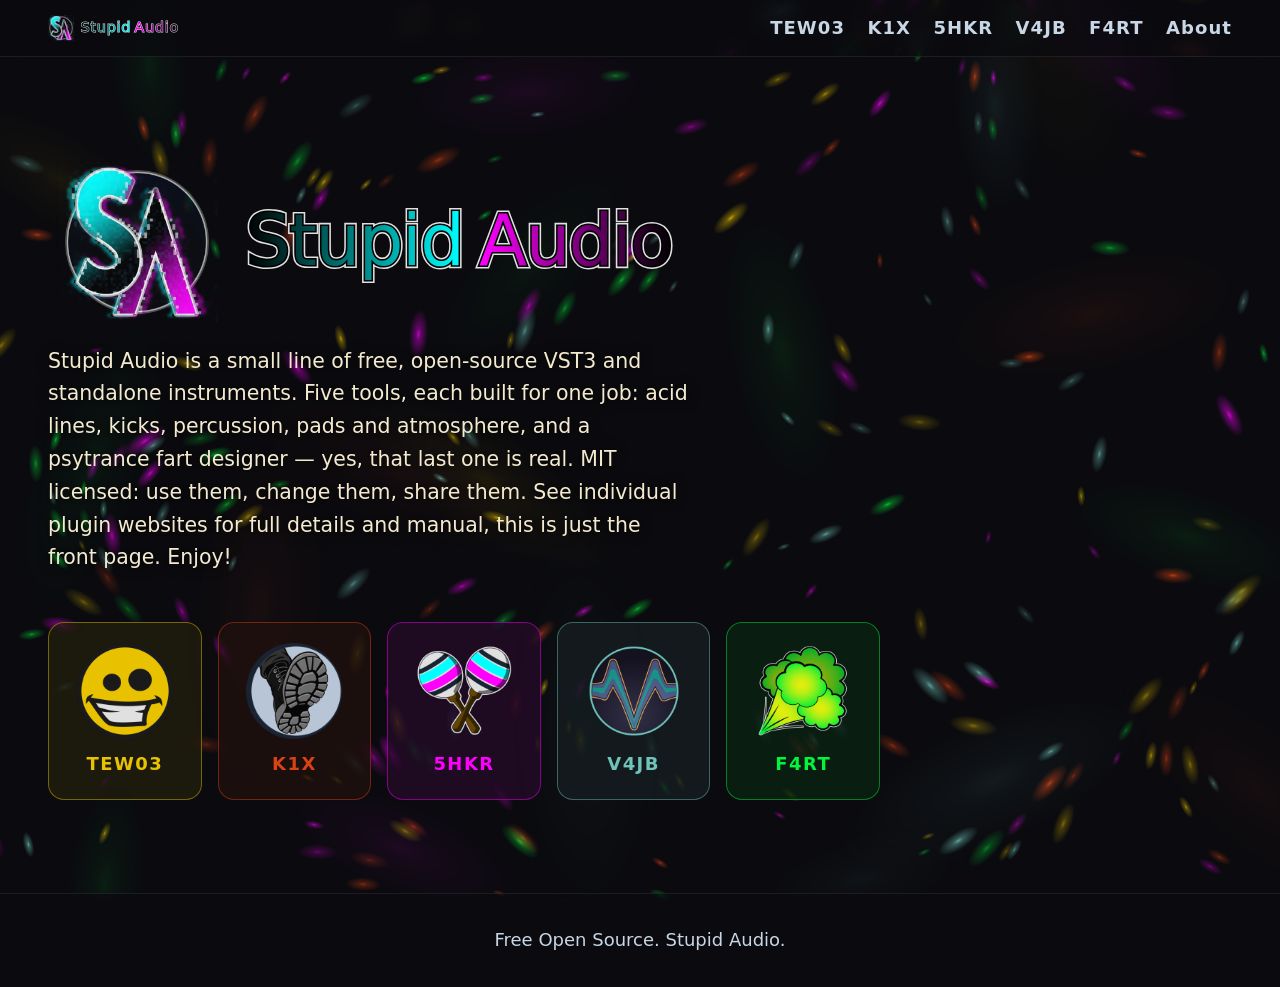
==== index.html @ 274bd065 "turn index into landing page - keep hero tiles and footer - point plugin links at instruments.html h" ====
<!DOCTYPE html>
<html lang="en">
<head>
  <meta charset="utf-8">
  <meta name="viewport" content="width=device-width, initial-scale=1">
  <title>Stupid Audio — free open source VST3 instruments</title>
  <meta name="description" content="Free open source VST3 and standalone instruments: TEW03, K1X, SNR3, 5HKR, V4JB, F4RT.">
  <meta property="og:type" content="website">
  <meta property="og:site_name" content="Stupid Audio">
  <meta property="og:title" content="Stupid Audio — free open source VST3 instruments">
  <meta property="og:description" content="Free open source VST3 and standalone instruments: TEW03, K1X, SNR3, 5HKR, V4JB, F4RT.">
  <meta property="og:url" content="https://audio.stupid.systems/">
  <meta property="og:image" content="https://audio.stupid.systems/img/ogimage-stupid-audio.png?cachebust=23">
  <meta property="og:image:width" content="1200">
  <meta property="og:image:height" content="630">
  <meta name="twitter:card" content="summary_large_image">
  <meta name="twitter:image" content="https://audio.stupid.systems/img/ogimage-stupid-audio.png?cachebust=23">
  <meta name="theme-color" content="#0b0b0f">
  <link rel="icon" href="img/favicon.ico" sizes="any">
  <link rel="icon" href="img/icon-32.png" type="image/png">
  <link rel="stylesheet" href="https://fonts.cdnfonts.com/css/beyonders">
  <link rel="stylesheet" href="css/style.css?v=46">
  <!-- fx.js paints the animated PixiJS backdrop. The page is complete without it. -->
  <script type="module" src="js/fx.js?v=4"></script>
</head>
<body data-active="top">
  <a class="skip" href="#main">Skip to content</a>

  <!-- One shared WebGL canvas behind everything; decorative only. -->
  <canvas id="fx" aria-hidden="true"></canvas>

  <header>
    <a class="brand" href="#top" aria-label="Stupid Audio">
      <img src="img/icon-32.png" alt="" width="32" height="32">
      <span class="wordmark">
        <span data-text="Stupid"><span class="fill-stupid">Stupid</span></span>
        <span data-text="Audio"><span class="fill-udio">Audio</span></span>
      </span>
    </a>
    <nav aria-label="Plugins">
      <a href="instruments.html#tew03" style="--accent: #e8c200;">TEW03</a>
      <a href="instruments.html#k1x" style="--accent: #d94214;">K1X</a>
      <a href="instruments.html#5hkr" style="--accent: #ff00ff;">5HKR</a>
      <a href="instruments.html#v4jb" style="--accent: #6fc3b8;">V4JB</a>
      <a href="instruments.html#f4rt" style="--accent: #02f53a;">F4RT</a>
      <a href="about.html" style="--accent: var(--cream);">About</a>
    </nav>
  </header>

  <main id="main">
    <section class="intro" id="top" data-scene="top">
      <h1 aria-label="Stupid Audio">
        <img src="img/icon.png" alt="" width="288" height="288">
        <span class="wordmark">
          <span data-text="Stupid"><span class="fill-stupid">Stupid</span></span>
          <span data-text="Audio"><span class="fill-udio">Audio</span></span>
        </span>
      </h1>
      <p class="lede">
        Stupid Audio is a small line of free, open-source VST3 and standalone instruments. 
        Five tools, each built for one job: acid lines, kicks, percussion, pads and atmosphere, and a psytrance fart designer — yes, that last one is real.
        MIT licensed: use them, change them, share them.
        See individual plugin websites for full details and manual, this is just the front page. Enjoy!
      </p>
        <ul class="tiles">
          <li style="--accent: #e8c200;"><a href="instruments.html#tew03"><img src="img/tew03-logo.png" alt="" width="96" height="96"><span>TEW03</span></a></li>
          <li style="--accent: #d94214;"><a href="instruments.html#k1x"><img src="img/k1x-logo.png" alt="" width="96" height="96"><span>K1X</span></a></li>
          <li style="--accent: #ff00ff;"><a href="instruments.html#5hkr"><img src="img/5hkr-logo.png" alt="" width="96" height="96"><span>5HKR</span></a></li>
          <li style="--accent: #6fc3b8;"><a href="instruments.html#v4jb"><img src="img/v4jb-logo.png" alt="" width="96" height="96"><span>V4JB</span></a></li>
          <li style="--accent: #02f53a;"><a href="instruments.html#f4rt"><img src="img/f4rt-logo.png" alt="" width="96" height="96"><span>F4RT</span></a></li>
        </ul>
    </section>
  </main>

  <footer>
    <p>Free Open Source. Stupid Audio.</p>
  </footer>

  <script>
    // Old catalog hashes lived on this page. Send them to the instruments list.
    if (/^#(tew03|k1x|5hkr|v4jb|f4rt)$/.test(location.hash)) {
      location.replace("instruments.html" + location.hash);
    }
  </script>
</body>
</html>
---- css/style.css ----
/*
  Stupid Audio catalog.
  Each plugin section sets three custom properties inline in index.html:
    --accent   brand color (headings, Download button, glow)
    --accent2  partner color from the same plugin UI (gradients, second glow)
    --bg       page tint used while that section is on screen
  Everything here works without JavaScript; fx.js only adds the animated
  backdrop, the active-section tint, and the scroll reveal.
*/

:root {
  --ink: #0b0b0f;
  --cream: #f4ead0;
  --metal: #c8d6e5;
  --page-bg: var(--ink);
}

* { box-sizing: border-box; }

html {
  scroll-behavior: smooth;
  scroll-padding-top: 4.5rem;
}

body {
  margin: 0;
  background-color: var(--page-bg);
  color: var(--cream);
  font: 18px/1.6 system-ui, sans-serif;
  /* Crossfades when fx.js switches data-active. */
  transition: background-color 1.2s ease;
}

/* Page tint per active section (set by fx.js from the IntersectionObserver). */
body[data-active="tew03"] { --page-bg: #171400; }
body[data-active="k1x"]   { --page-bg: #121a28; }
body[data-active="5hkr"]  { --page-bg: #120a1c; }
body[data-active="v4jb"]  { --page-bg: #191830; }
body[data-active="f4rt"]  { --page-bg: #0a1408; }

a { color: var(--accent, var(--metal)); }

a:focus-visible,
.skip:focus-visible {
  outline: 2px solid var(--cream);
  outline-offset: 3px;
}

.skip {
  position: absolute;
  left: 0.75rem;
  top: -3rem;
  z-index: 20;
  padding: 0.35rem 0.7rem;
  background: #1a1a1a;
  color: var(--cream);
  text-decoration: none;
}

.skip:focus { top: 0.75rem; }

/* Decorative PixiJS backdrop. Never intercepts input. */
#fx {
  position: fixed;
  inset: 0;
  z-index: 0;
  width: 100%;
  height: 100%;
  pointer-events: none;
}

body > header {
  position: sticky;
  top: 0;
  z-index: 10;
  display: flex;
  flex-wrap: wrap;
  gap: 0.75rem 1.5rem;
  align-items: center;
  justify-content: space-between;
  padding: 0.85rem clamp(1.25rem, 4vw, 3rem);
  background: #0b0b0fb3;
  backdrop-filter: blur(12px);
  border-bottom: 1px solid #ffffff14;
}

.brand {
  display: flex;
  align-items: center;
  gap: 0.4em;
  font-size: 0.95em;
  font-family: Beyonders, system-ui, sans-serif;
  font-weight: 400;
  letter-spacing: 0.04em;
  text-decoration: none;
  width: fit-content;
}

.brand .wordmark {
  font-size: 0.85em;
}

.brand .wordmark > [data-text] {
  position: relative;
}

.brand .wordmark > [data-text]::before {
  content: attr(data-text);
  position: absolute;
  left: 0;
  top: 0;
  color: transparent;
  -webkit-text-fill-color: transparent;
  -webkit-text-stroke: 1px #e0e0e0;
  pointer-events: none;
}

.wordmark {
  display: flex;
  /* Narrow viewports: "Audio" wraps under "Stupid" instead of squeezing. */
  flex-wrap: wrap;
  align-items: baseline;
  gap: 0.22em;
}

.brand img {
  width: 1.5em;
  height: 1.5em;
  display: block;
  flex-shrink: 0;
}

nav {
  display: flex;
  flex-wrap: wrap;
  gap: 0.5rem 1.4rem;
}

nav a {
  position: relative;
  color: var(--metal);
  font-weight: 700;
  letter-spacing: 0.06em;
  text-decoration: none;
  transition: color 0.3s;
}

/* Underline bar in the plugin color; grows when hovered or active. */
nav a::after {
  content: "";
  position: absolute;
  left: 0;
  right: 0;
  bottom: -0.3rem;
  height: 2px;
  background: var(--accent);
  box-shadow: 0 0 8px var(--accent);
  transform: scaleX(0);
  transition: transform 0.3s;
}

nav a:hover,
nav a.active { color: var(--accent); }

nav a:hover::after,
nav a.active::after { transform: scaleX(1); }

main,
footer,
.mast {
  position: relative;
  z-index: 1;
}

/* ---------- Hero ---------- */

.intro {
  display: flex;
  flex-direction: column;
  justify-content: center;
  min-height: calc(100svh - 4rem);
  max-width: 80rem;
  margin: 0 auto;
  padding: 4rem clamp(1.25rem, 4vw, 3rem);
}

.intro h1,
.mast h1 {
  display: flex;
  align-items: center;
  gap: 0.4em;
  margin: 0.2rem 0 1rem;
  font-family: Beyonders, system-ui, sans-serif;
  font-size: clamp(1.8rem, 5.6vw, 4.4rem);
  font-weight: 400;
  line-height: 1.1;
  letter-spacing: -0.02em;
  width: fit-content;
  max-width: 100%;
  padding: 8px 8px 0.08em;
}

.intro h1 [data-text],
.mast h1 [data-text] {
  /* Logo PNG ~50px black + ~50px #e0e0e0 on 2160px, drawn at 1.15em.
     text-stroke is centered, so the width is 2× the outside band. */
  --gap: 0.022em;
  --silver: 0.022em;
  position: relative;
}

.intro h1 [data-text]::before,
.intro h1 [data-text]::after,
.mast h1 [data-text]::before,
.mast h1 [data-text]::after {
  content: attr(data-text);
  position: absolute;
  left: 0;
  top: 0;
  color: transparent;
  -webkit-text-fill-color: transparent;
  pointer-events: none;
}

.intro h1 [data-text]::before,
.mast h1 [data-text]::before {
  z-index: 0;
  -webkit-text-stroke: calc(2 * (var(--gap) + var(--silver))) #e0e0e0;
}

.intro h1 [data-text]::after,
.mast h1 [data-text]::after {
  z-index: 0;
  -webkit-text-stroke: calc(2 * var(--gap)) #000;
}

.fill-stupid,
.fill-udio {
  position: relative;
  z-index: 1;
  -webkit-background-clip: text;
  background-clip: text;
  color: transparent;
  -webkit-text-fill-color: transparent;
}

.fill-stupid {
  background-image: linear-gradient(90deg, #000000, #00ffff);
}

.fill-udio {
  background-image: linear-gradient(90deg, #ff00ff, #000000);
}

.intro h1 img,
.mast h1 img {
  height: clamp(6rem, 12.65vw, 12.35rem);
  width: auto;
  display: block;
  flex-shrink: 0;
}

.about {
  max-width: 40rem;
  margin: 0 auto;
  padding: 2rem clamp(1.25rem, 4vw, 3rem) 4rem;
  text-shadow: 0 1px 12px #000;
}

/* Frosted panel; mask fades the edges so it sits in the Pixi backdrop. */
.about::before {
  content: "";
  position: absolute;
  inset: -1rem -2rem;
  z-index: -1;
  border-radius: 25px;
  background: #0b0b0f66;
  backdrop-filter: blur(12px);
  -webkit-backdrop-filter: blur(12px);
  mask-image:
    linear-gradient(to right, transparent, #000 3rem, #000 calc(100% - 3rem), transparent),
    linear-gradient(to bottom, transparent, #000 2.5rem, #000 calc(100% - 3rem), transparent);
  mask-composite: intersect;
  -webkit-mask-image:
    linear-gradient(to right, transparent, #000 3rem, #000 calc(100% - 3rem), transparent),
    linear-gradient(to bottom, transparent, #000 2.5rem, #000 calc(100% - 3rem), transparent);
  -webkit-mask-composite: source-in;
  pointer-events: none;
}

.mast {
  display: flex;
  justify-content: center;
  margin: 0 0 2rem;
  padding: 2rem clamp(1.25rem, 4vw, 3rem) 0;
}

.about h2 {
  margin: 2.5rem 0 0.75rem;
  font-size: 1.4rem;
}

.about section:first-of-type h2 { margin-top: 0; }

.about p { margin: 0 0 0.85rem; }

.about ul {
  margin: 0;
  padding-left: 1.2rem;
}

.lede {
  max-width: 40rem;
  margin: 0 0 3rem;
  font-size: clamp(1.05rem, 1.6vw, 1.3rem);
  text-shadow: 0 1px 12px #000;
}

.tiles {
  display: grid;
  grid-template-columns: repeat(auto-fit, minmax(9rem, 1fr));
  gap: 1rem;
  max-width: 52rem;
  margin: 0;
  padding: 0;
  list-style: none;
}

.tiles a {
  display: flex;
  flex-direction: column;
  align-items: center;
  gap: 0.7rem;
  padding: 1.25rem 1rem;
  border: 1px solid color-mix(in srgb, var(--accent) 45%, transparent);
  border-radius: 1rem;
  background: color-mix(in srgb, var(--accent) 8%, #0b0b0fcc);
  color: var(--accent);
  font-weight: 800;
  letter-spacing: 0.08em;
  text-decoration: none;
  transition: transform 0.3s, box-shadow 0.3s;
}

.tiles a:hover,
.tiles a:focus-visible {
  transform: translateY(-6px);
  box-shadow: 0 0 32px color-mix(in srgb, var(--accent) 55%, transparent);
}

.tiles img {
  width: 96px;
  height: 96px;
  object-fit: contain;
  border-radius: 0.75rem;
}

/* ---------- Plugin sections ---------- */

.plugin {
  display: grid;
  gap: clamp(2rem, 4vw, 4rem);
  align-items: center;
  min-height: 100svh;
  padding: clamp(4rem, 8vw, 7rem) clamp(1.25rem, 5vw, 5rem);
  /* Plugin-colored light pools; the canvas shows through the gaps. */
  background:
    radial-gradient(60% 70% at 15% 20%, color-mix(in srgb, var(--accent) 22%, transparent), transparent 70%),
    radial-gradient(50% 60% at 90% 85%, color-mix(in srgb, var(--accent2) 18%, transparent), transparent 70%);
  border-top: 1px solid color-mix(in srgb, var(--accent) 40%, transparent);
}

.copy {
  display: grid;
  grid-template-columns: auto minmax(0, 1fr);
  align-items: center;
  column-gap: 0.85rem;
  width: 100%;
  max-width: 38rem;
  /* Heading size is in cqw, from this card rather than the window. */
  container-type: inline-size;
  padding: clamp(1.25rem, 3vw, 2.25rem);
  border: 1px solid color-mix(in srgb, var(--accent) 30%, transparent);
  border-radius: 1.25rem;
  background: color-mix(in srgb, var(--bg) 70%, #000000aa);
  backdrop-filter: blur(6px);
}

.copy > :not(.logo):not(h2) { grid-column: 1 / -1; }

.plugin h2 + * { margin-top: 0.5rem; }

.logo {
  display: block;
  width: clamp(96px, 12vw, 144px);
  height: auto;
  aspect-ratio: 1;
  object-fit: contain;
  /* drop-shadow follows PNG alpha; box-shadow would still draw a square plate. */
  filter: drop-shadow(0 0 18px color-mix(in srgb, var(--accent) 60%, transparent));
}

.plugin h2 {
  margin: 0;
  min-width: 0;
  font-family: Beyonders, system-ui, sans-serif;
  font-size: clamp(2rem, 5vw, 3.5rem);
  font-weight: 400;
  line-height: 1.1;
  letter-spacing: 0;
  width: fit-content;
  max-width: 100%;
  white-space: nowrap;
  /* Beyonders draws past the advance width (the 3 in TEW03). background-clip
     and the drop-shadow filter both use this box, so the overhang needs padding. */
  padding: 0.04em 0.22em 0.08em 0.06em;
  background: linear-gradient(100deg, var(--accent) 30%, var(--accent2));
  -webkit-background-clip: text;
  background-clip: text;
  color: transparent;
  filter: drop-shadow(0 0 18px color-mix(in srgb, var(--accent) 45%, transparent));
}

.plugin p { margin: 0 0 0.85rem; }

.demo a { display: block; font-size: 0.85rem; margin-bottom: 0.25rem; }

.demo audio {
  width: 100%;
  display: block;
  height: 2.75rem;
  border-radius: 0.4rem;
  border: 1px solid color-mix(in srgb, var(--accent) 45%, transparent);
  background: color-mix(in srgb, var(--accent) 18%, transparent);
  color-scheme: dark;
  accent-color: var(--accent);
  overflow: hidden;
}

/* Chromium paints a pill enclosure inside <audio>; flatten it so one radius shows. */
.demo audio::-webkit-media-controls,
.demo audio::-webkit-media-controls-enclosure,
.demo audio::-webkit-media-controls-panel {
  width: 100%;
  max-width: none;
  height: 100%;
  border-radius: 0;
  background: transparent;
}

.demo audio::-webkit-media-controls-timeline {
  accent-color: var(--accent);
  background-color: color-mix(in srgb, var(--accent) 22%, #000);
  border-radius: 2px;
}

.demo audio::-moz-range-progress {
  background-color: var(--accent);
}

/* JS skins the native player; no-JS keeps <audio controls>. */
.demo { position: relative; }

.demo audio.skinned {
  position: absolute;
  width: 1px;
  height: 1px;
  overflow: hidden;
  clip: rect(0 0 0 0);
}

.player {
  display: flex;
  align-items: center;
  gap: 0.65rem;
  height: 2.75rem;
  padding: 0 0.75rem;
  border-radius: 0.4rem;
  border: 1px solid color-mix(in srgb, var(--accent) 45%, transparent);
  background: color-mix(in srgb, var(--accent) 18%, transparent);
}

.player button {
  flex: 0 0 auto;
  width: 1.6rem;
  height: 1.6rem;
  padding: 0;
  border: 0;
  background: none;
  color: var(--accent);
  font-size: 0.85rem;
  line-height: 1;
  cursor: pointer;
}

.player button:focus-visible {
  outline: 2px solid var(--cream);
  outline-offset: 2px;
}

.player input[type="range"] {
  flex: 1;
  min-width: 0;
  height: 0.4rem;
  accent-color: var(--accent);
  background: transparent;
}

.player-time {
  flex: 0 0 auto;
  min-width: 7.5ch;
  color: var(--cream);
  font-size: 0.8rem;
  font-variant-numeric: tabular-nums;
  text-align: right;
}

.tagline {
  color: var(--accent);
  font-size: clamp(1.1rem, 1.7vw, 1.35rem);
  font-weight: 650;
  line-height: 1.4;
}

.meta {
  color: var(--accent2);
  font-size: 0.95rem;
  font-weight: 700;
  letter-spacing: 0.08em;
  text-transform: uppercase;
}

.actions {
  display: flex;
  flex-wrap: wrap;
  gap: 0.75rem;
  margin-top: 1.5rem !important;
}

.icon {
  width: 1.15rem;
  height: 1.15rem;
  flex: 0 0 auto;
  display: block;
  fill: none;
  stroke: currentColor;
  stroke-width: 2;
  pointer-events: none;
}

/* Filled Tux. The stroke rule above would erase it. */
.icon.tux {
  width: 1.45rem;
  height: 1.45rem;
  fill: currentColor;
  stroke: none;
}

.actions a {
  display: inline-flex;
  align-items: center;
  gap: 0.45rem;
  padding: 0.75rem 1.25rem;
  border: 1px solid var(--accent);
  border-radius: 0.4rem;
  color: var(--cream);
  font-weight: 650;
  text-decoration: none;
  transition: background 0.25s, box-shadow 0.25s, transform 0.25s;
}

.actions a:hover {
  background: color-mix(in srgb, var(--accent) 18%, transparent);
  transform: translateY(-2px);
}

.actions .download {
  background: linear-gradient(135deg, var(--accent), var(--accent2));
  color: #111;
  font-weight: 800;
  box-shadow: 0 0 24px color-mix(in srgb, var(--accent) 55%, transparent);
}

.actions .download:hover {
  background: linear-gradient(135deg, var(--accent), var(--accent2));
  filter: brightness(1.08);
  box-shadow: 0 0 40px var(--accent);
}

/* Screenshot in a glowing, slightly tilted frame. */
.frame {
  margin: 0;
  perspective: 1400px;
}

.shot {
  display: block;
  width: 100%;
  height: auto;
  border-radius: 0.75rem;
  border: 1px solid color-mix(in srgb, var(--accent) 60%, transparent);
  box-shadow:
    -18px 18px 60px color-mix(in srgb, var(--accent) 35%, transparent),
    18px -12px 60px color-mix(in srgb, var(--accent2) 25%, transparent),
    0 30px 60px #000a;
  transform: rotateY(-8deg) rotateX(3deg);
  transition: transform 0.6s ease;
}

.frame:hover .shot { transform: none; }

footer {
  padding: 2rem 1.25rem;
  color: var(--metal);
  text-align: center;
  background: #0b0b0fcc;
  border-top: 1px solid #ffffff14;
}

footer p { margin: 0; }

/* Scroll reveal: only active once fx.js adds .reveal to <html>. */
.reveal .plugin .copy,
.reveal .plugin .frame {
  opacity: 0;
  transform: translateY(40px);
  transition: opacity 0.9s ease, transform 0.9s ease;
}

.reveal .plugin.seen .copy,
.reveal .plugin.seen .frame {
  opacity: 1;
  transform: none;
}

.reveal .plugin.seen .frame { transition-delay: 0.15s; }

@media (min-width: 60rem) {
  .plugin {
    grid-template-columns: minmax(0, 5fr) minmax(0, 6fr);
  }

  /* Alternate sides: K1X and V4JB put the screenshot on the left. */
  .plugin:nth-of-type(even) {
    grid-template-columns: minmax(0, 6fr) minmax(0, 5fr);
  }

  /* stretch gives the card a definite width. auto margin keeps it on the end. */
  .plugin:nth-of-type(even) .copy {
    order: 2;
    justify-self: stretch;
    width: min(100%, 38rem);
    margin-inline-start: auto;
  }

  .plugin:nth-of-type(even) .shot { transform: rotateY(8deg) rotateX(3deg); }

  .plugin:nth-of-type(even) .frame:hover .shot { transform: none; }

  /* The card is half the row here, so 5vw is wider than the space beside the logo. */
  .plugin h2 {
    font-size: min(
      clamp(2rem, 5vw, 3.5rem),
      calc((100cqw - clamp(96px, 12vw, 144px) - 0.85rem) * 0.15)
    );
  }
}

@media (prefers-reduced-motion: reduce) {
  html { scroll-behavior: auto; }

  *,
  *::before,
  *::after {
    transition: none !important;
  }

  .shot { transform: none; }
  .dl-dialog[open] { animation: none; }
}

/* Download overlay. --accent is set on the dialog when a plugin opens it. */
.dl-dialog {
  --accent: var(--cream);
  position: fixed;
  width: min(32rem, calc(100vw - 2rem));
  max-height: calc(100vh - 2rem);
  overflow: auto;
  margin: auto;
  padding: 1.4rem 1.3rem 1.2rem;
  border: 2px solid var(--accent);
  border-radius: 4px;
  background: #14141a;
  color: var(--cream);
  color-scheme: dark;
}

.dl-dialog[open] { animation: dl-in 0.22s ease; }

@keyframes dl-in {
  from { transform: translateY(10px) scale(0.98); }
  to { transform: none; }
}

.dl-dialog::backdrop {
  background: rgba(0, 0, 0, 0.55);
  backdrop-filter: blur(8px);
  -webkit-backdrop-filter: blur(8px);
}

.dl-dialog h2 {
  margin: 0;
  padding-right: 2.4rem;
  font-size: 1.5rem;
  line-height: 1.2;
}

.dl-close {
  position: absolute;
  top: 0.6rem;
  right: 0.6rem;
  z-index: 1;
  display: grid;
  place-items: center;
  width: 2.25rem;
  height: 2.25rem;
  padding: 0;
  background: #0b0b0f;
  border: 2px solid var(--accent);
  border-radius: 4px;
  color: var(--accent);
  cursor: pointer;
}

.dl-close:hover { background: #22222c; }

.dl-kind { margin: 1rem 0; }
.dl-kind p { margin: 0 0 0.5rem; font-size: 0.95rem; }

.dl-row {
  display: flex;
  flex-wrap: wrap;
  gap: 0.4rem;
}

.dl-dialog [hidden] { display: none !important; }

.dl-dialog .download {
  display: inline-flex;
  align-items: center;
  gap: 0.4rem;
  background: linear-gradient(135deg, var(--accent), var(--accent2));
  color: #111;
  font: inherit;
  font-weight: 700;
  text-decoration: none;
  padding: 0.4rem 0.95rem;
  border: 0;
  border-radius: 2px;
  cursor: pointer;
}

.dl-dialog .download:hover { filter: brightness(1.08); }

.dl-logo {
  display: block;
  width: 192px;
  height: auto;
  margin: 1.2rem auto 0;
}
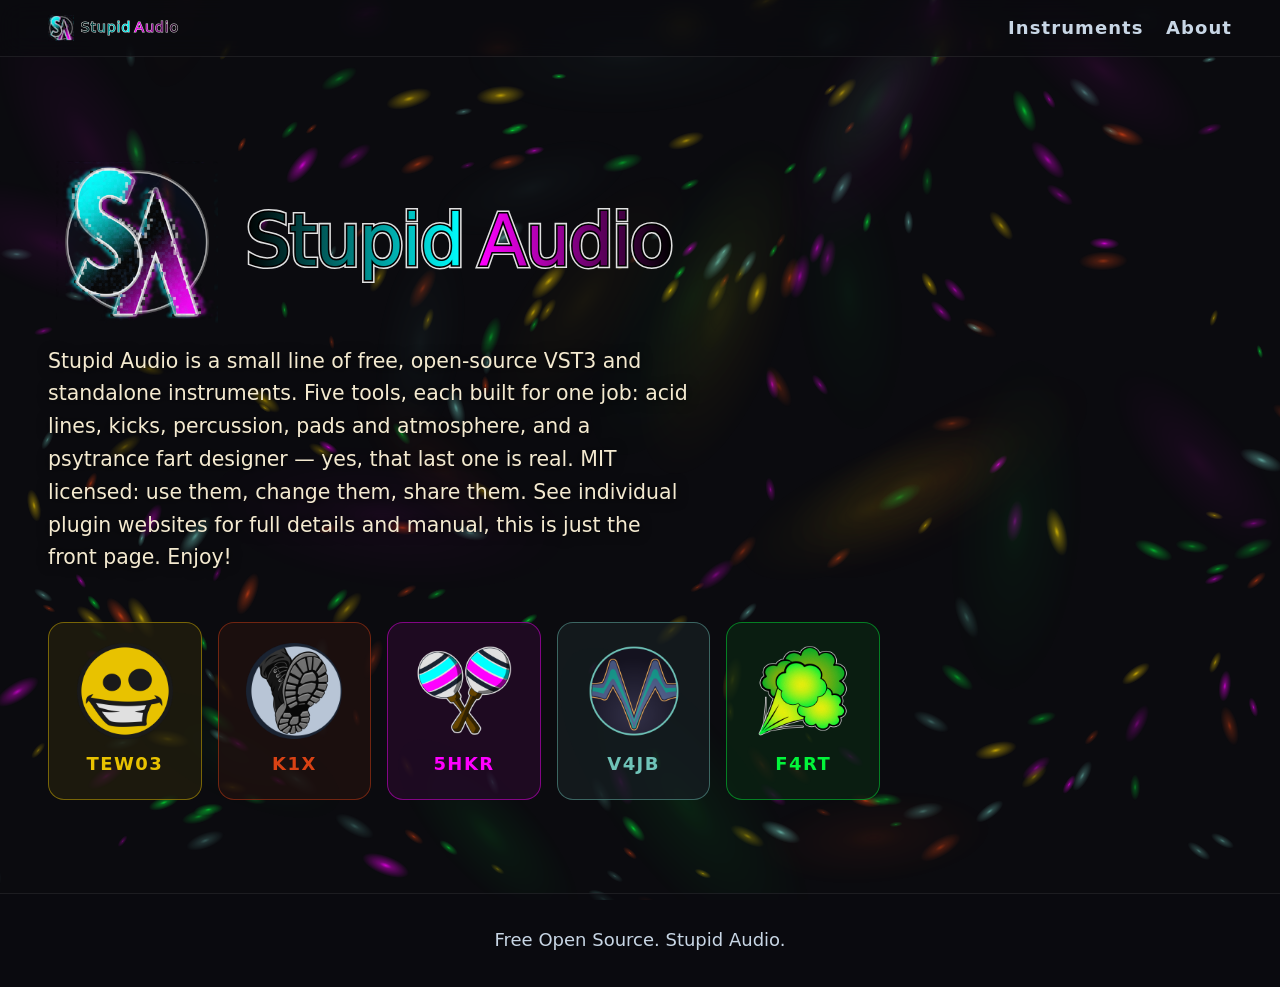
==== commit 6e6ea367: "simplify landing and catalog nav - landing header is Instruments and About - instruments header adds" ====
--- a/index.html
+++ b/index.html
@@ -19,9 +19,9 @@
   <link rel="icon" href="img/favicon.ico" sizes="any">
   <link rel="icon" href="img/icon-32.png" type="image/png">
   <link rel="stylesheet" href="https://fonts.cdnfonts.com/css/beyonders">
-  <link rel="stylesheet" href="css/style.css?v=46">
+  <link rel="stylesheet" href="css/style.css?v=47">
   <!-- fx.js paints the animated PixiJS backdrop. The page is complete without it. -->
-  <script type="module" src="js/fx.js?v=4"></script>
+  <script type="module" src="js/fx.js?v=5"></script>
 </head>
 <body data-active="top">
   <a class="skip" href="#main">Skip to content</a>
@@ -37,12 +37,8 @@
         <span data-text="Audio"><span class="fill-udio">Audio</span></span>
       </span>
     </a>
-    <nav aria-label="Plugins">
-      <a href="instruments.html#tew03" style="--accent: #e8c200;">TEW03</a>
-      <a href="instruments.html#k1x" style="--accent: #d94214;">K1X</a>
-      <a href="instruments.html#5hkr" style="--accent: #ff00ff;">5HKR</a>
-      <a href="instruments.html#v4jb" style="--accent: #6fc3b8;">V4JB</a>
-      <a href="instruments.html#f4rt" style="--accent: #02f53a;">F4RT</a>
+    <nav aria-label="Site">
+      <a href="instruments.html" style="--accent: var(--cream);">Instruments</a>
       <a href="about.html" style="--accent: var(--cream);">About</a>
     </nav>
   </header>
--- a/css/style.css
+++ b/css/style.css
@@ -1,6 +1,6 @@
 /*
   Stupid Audio catalog.
-  Each plugin section sets three custom properties inline in index.html:
+  Each plugin section sets three custom properties inline in instruments.html:
     --accent   brand color (headings, Download button, glow)
     --accent2  partner color from the same plugin UI (gradients, second glow)
     --bg       page tint used while that section is on screen
@@ -182,6 +182,19 @@
   max-width: 80rem;
   margin: 0 auto;
   padding: 4rem clamp(1.25rem, 4vw, 3rem);
+}
+
+.intro.short {
+  min-height: unset;
+  padding-top: 2rem;
+  padding-bottom: 2rem;
+}
+
+.intro.short h1 {
+  font-family: system-ui, sans-serif;
+  font-size: clamp(1.4rem, 3vw, 2rem);
+  font-weight: 700;
+  letter-spacing: 0.04em;
 }
 
 .intro h1,
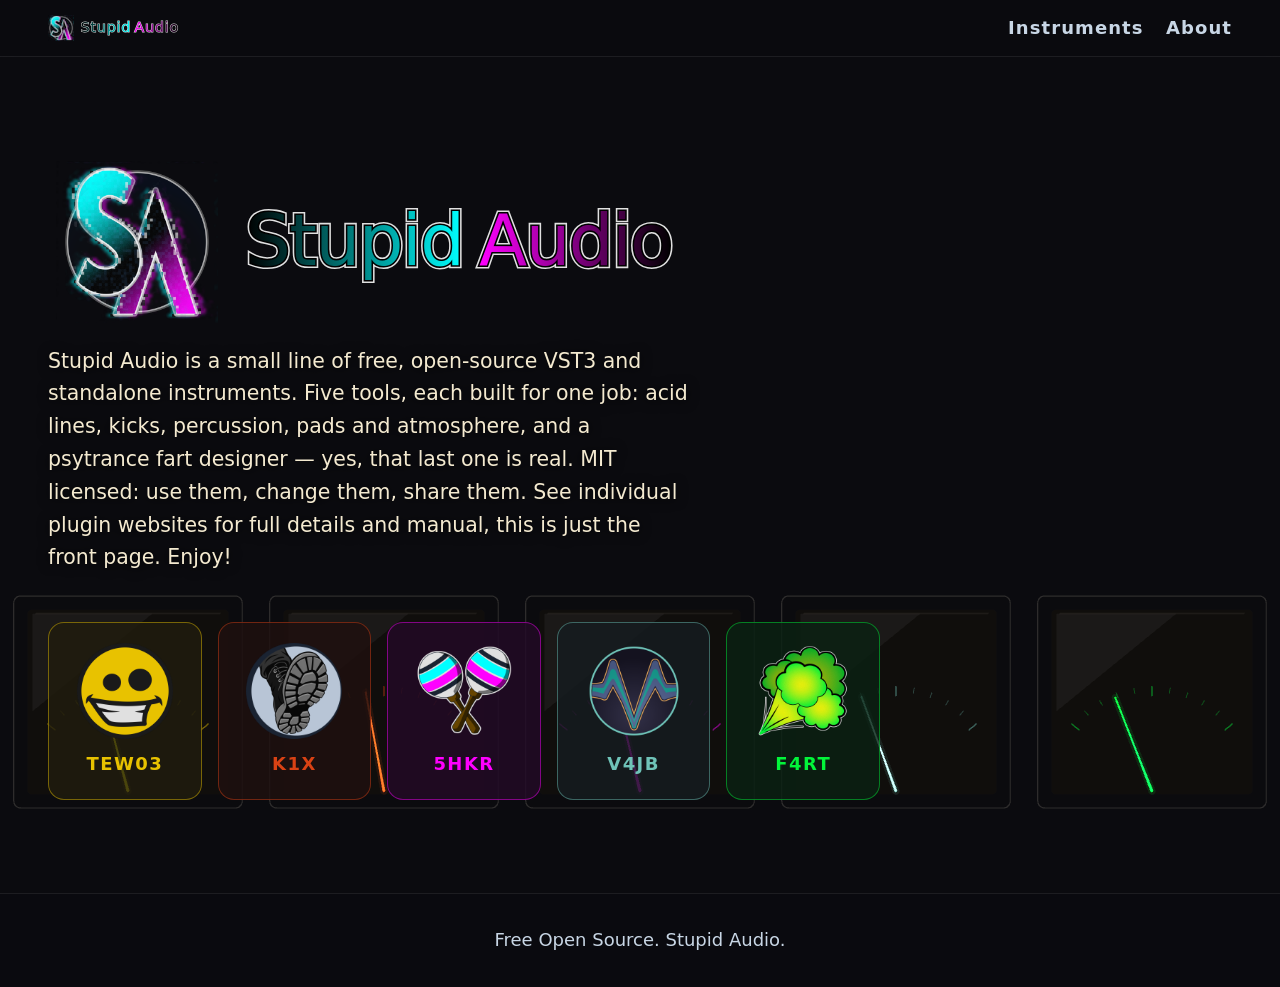
==== commit f105f166: "add analog VU meters to landing - replace the landing Pixi hero with five hardware VU faces - keep t" ====
--- a/index.html
+++ b/index.html
@@ -21,7 +21,7 @@
   <link rel="stylesheet" href="https://fonts.cdnfonts.com/css/beyonders">
   <link rel="stylesheet" href="css/style.css?v=47">
   <!-- fx.js paints the animated PixiJS backdrop. The page is complete without it. -->
-  <script type="module" src="js/fx.js?v=5"></script>
+  <script type="module" src="js/fx.js?v=6"></script>
 </head>
 <body data-active="top">
   <a class="skip" href="#main">Skip to content</a>
--- a/css/style.css
+++ b/css/style.css
@@ -182,12 +182,6 @@
   max-width: 80rem;
   margin: 0 auto;
   padding: 4rem clamp(1.25rem, 4vw, 3rem);
-}
-
-.intro.short {
-  min-height: unset;
-  padding-top: 2rem;
-  padding-bottom: 2rem;
 }
 
 .intro.short h1 {
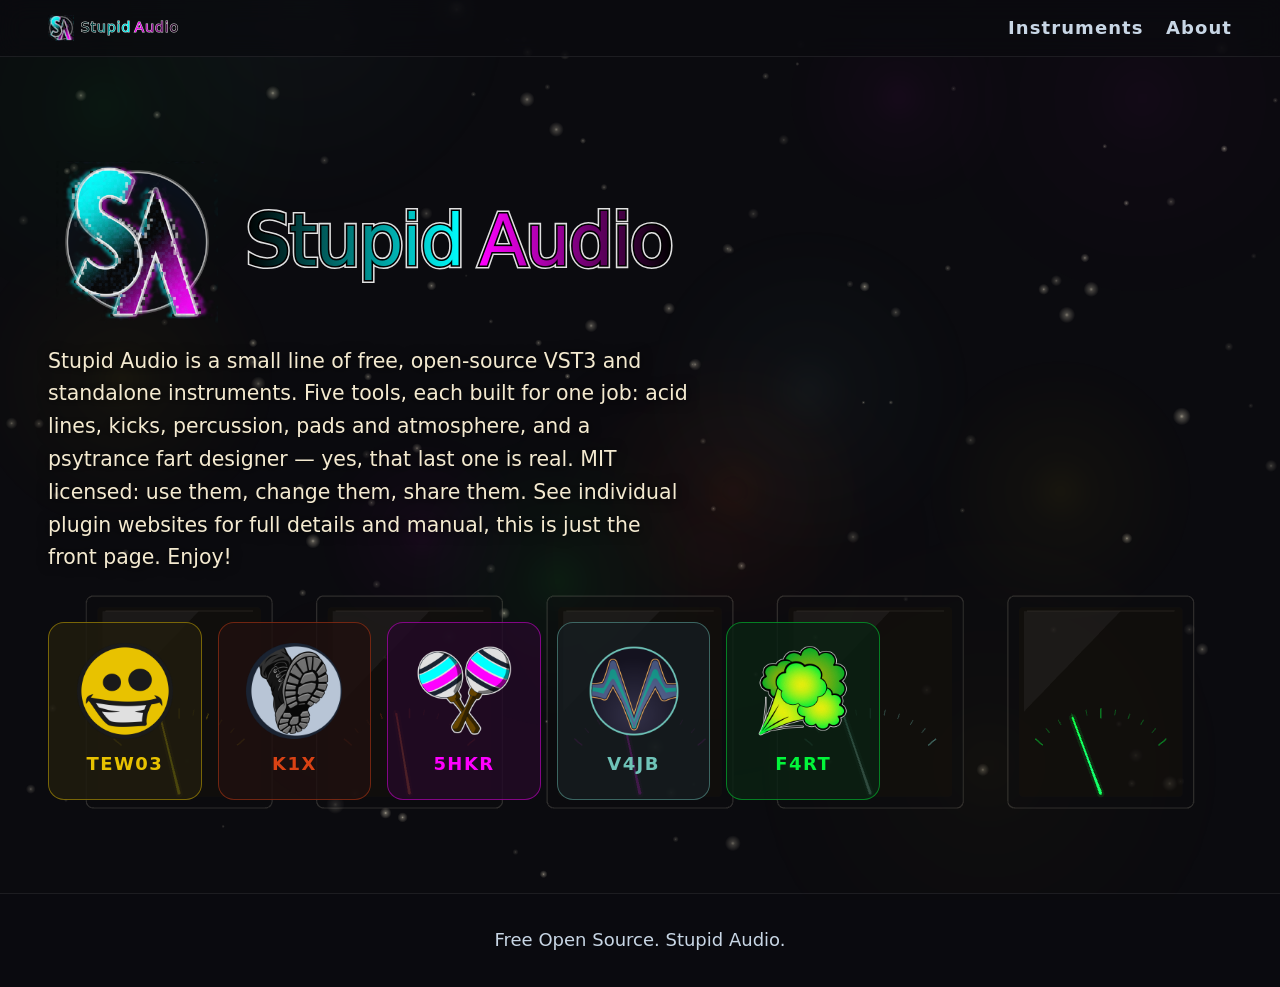
==== commit 3fa69a1d: "add space sky behind landing VUs - pad the meter row off the viewport edges - drift stars and nebula" ====
--- a/index.html
+++ b/index.html
@@ -21,7 +21,7 @@
   <link rel="stylesheet" href="https://fonts.cdnfonts.com/css/beyonders">
   <link rel="stylesheet" href="css/style.css?v=47">
   <!-- fx.js paints the animated PixiJS backdrop. The page is complete without it. -->
-  <script type="module" src="js/fx.js?v=6"></script>
+  <script type="module" src="js/fx.js?v=7"></script>
 </head>
 <body data-active="top">
   <a class="skip" href="#main">Skip to content</a>
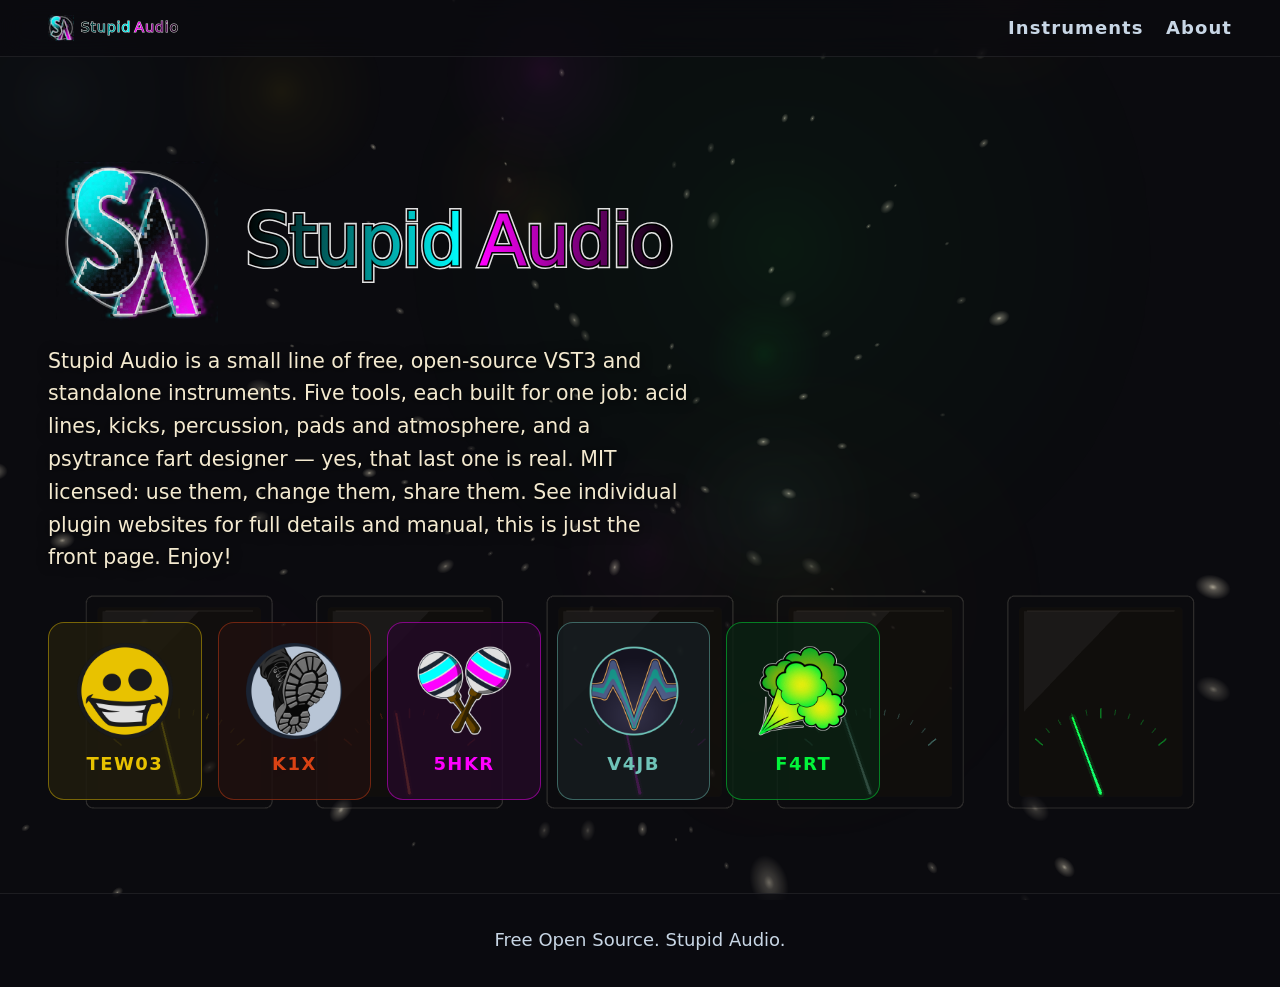
==== commit dae4c006: "fly landing sky toward the center - project stars and nebula from a vanishing point - grow them as t" ====
--- a/index.html
+++ b/index.html
@@ -21,7 +21,7 @@
   <link rel="stylesheet" href="https://fonts.cdnfonts.com/css/beyonders">
   <link rel="stylesheet" href="css/style.css?v=47">
   <!-- fx.js paints the animated PixiJS backdrop. The page is complete without it. -->
-  <script type="module" src="js/fx.js?v=7"></script>
+  <script type="module" src="js/fx.js?v=8"></script>
 </head>
 <body data-active="top">
   <a class="skip" href="#main">Skip to content</a>
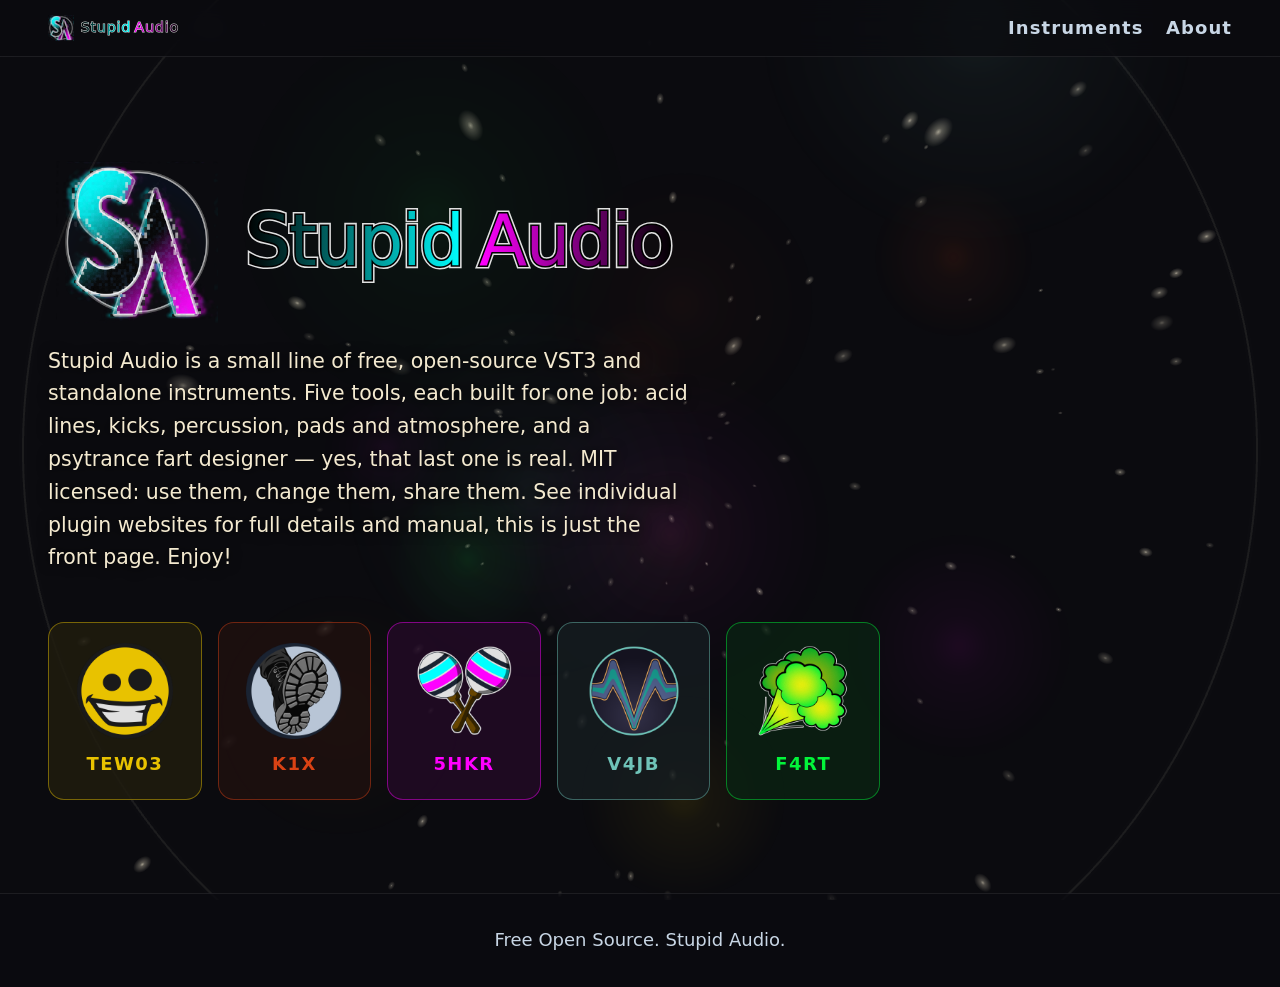
==== commit 07b9e30d: "replace landing VUs with a 4-bar nova - drop the analog meters from the hero - keep the fly-through " ====
--- a/index.html
+++ b/index.html
@@ -21,7 +21,7 @@
   <link rel="stylesheet" href="https://fonts.cdnfonts.com/css/beyonders">
   <link rel="stylesheet" href="css/style.css?v=47">
   <!-- fx.js paints the animated PixiJS backdrop. The page is complete without it. -->
-  <script type="module" src="js/fx.js?v=8"></script>
+  <script type="module" src="js/fx.js?v=9"></script>
 </head>
 <body data-active="top">
   <a class="skip" href="#main">Skip to content</a>
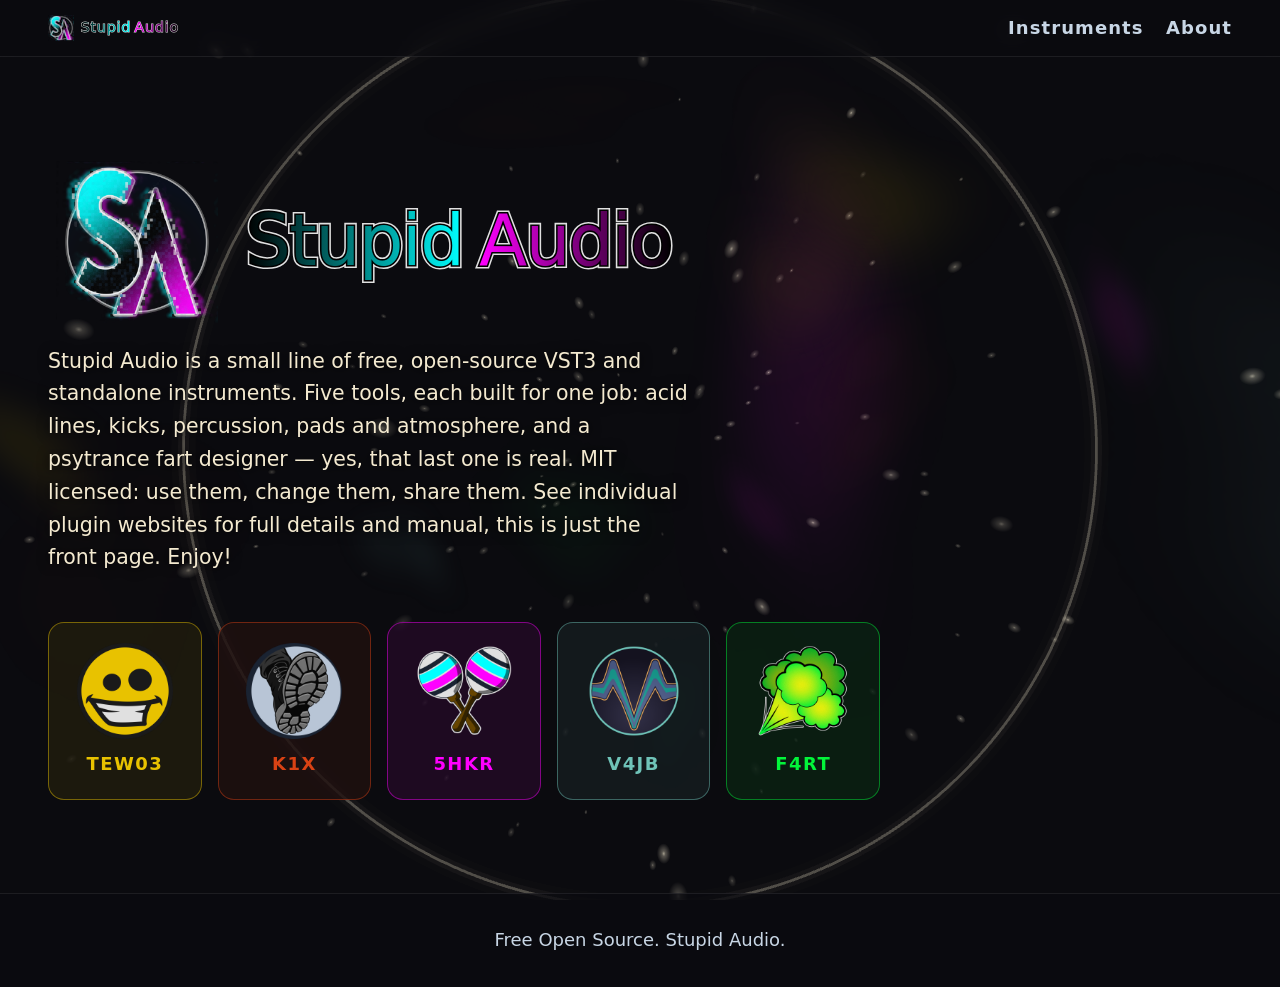
==== commit 3880f8d0: "give landing nebula irregular gas - paint blurry ellipse stacks instead of glow dots - tumble clouds" ====
--- a/index.html
+++ b/index.html
@@ -21,7 +21,7 @@
   <link rel="stylesheet" href="https://fonts.cdnfonts.com/css/beyonders">
   <link rel="stylesheet" href="css/style.css?v=47">
   <!-- fx.js paints the animated PixiJS backdrop. The page is complete without it. -->
-  <script type="module" src="js/fx.js?v=9"></script>
+  <script type="module" src="js/fx.js?v=11"></script>
 </head>
 <body data-active="top">
   <a class="skip" href="#main">Skip to content</a>
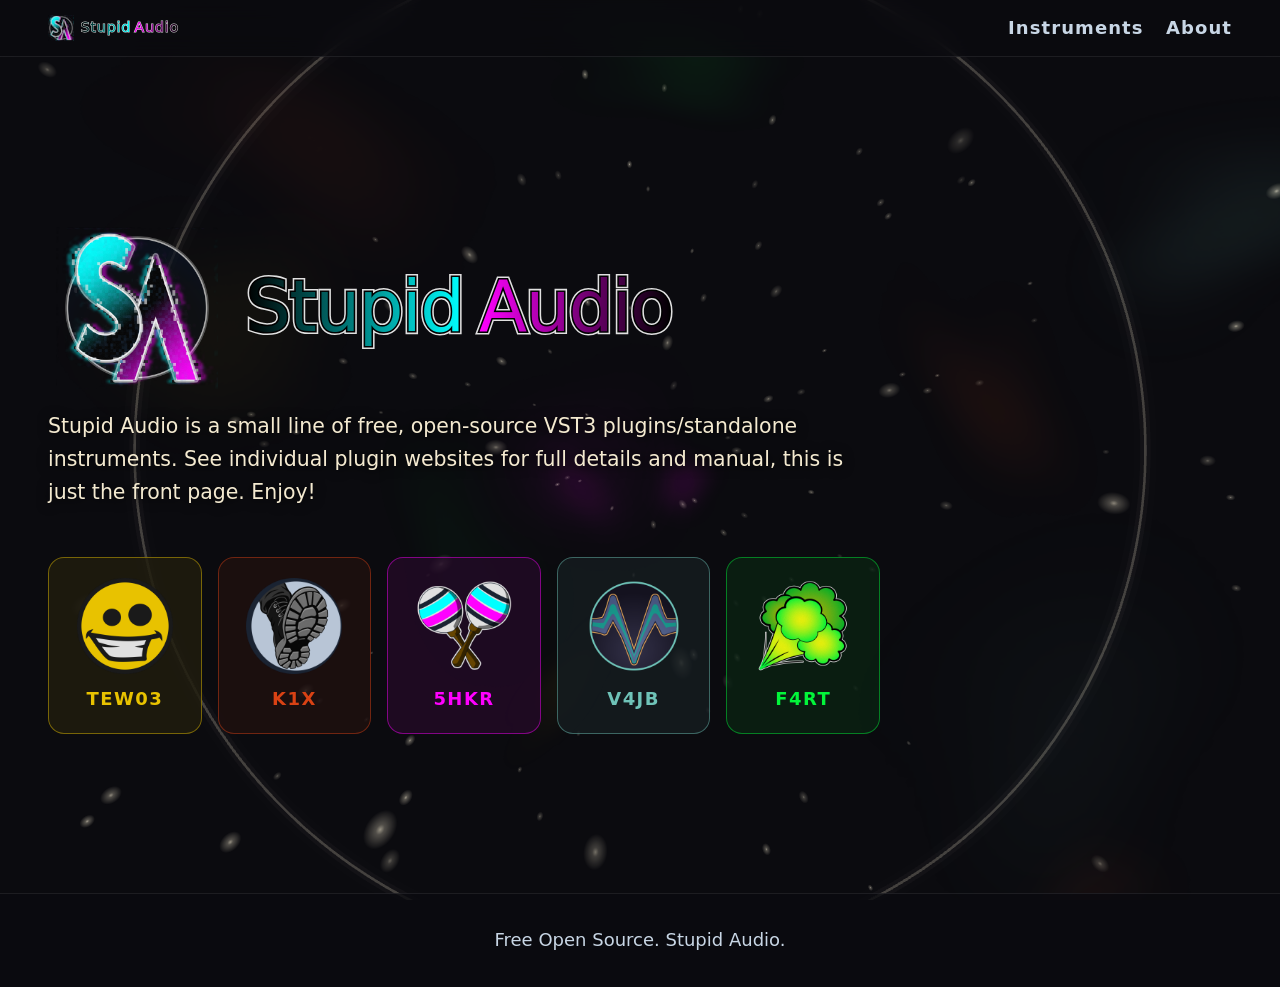
==== commit e09cead0: "landing page: update lede copy" ====
--- a/index.html
+++ b/index.html
@@ -53,9 +53,7 @@
         </span>
       </h1>
       <p class="lede">
-        Stupid Audio is a small line of free, open-source VST3 and standalone instruments. 
-        Five tools, each built for one job: acid lines, kicks, percussion, pads and atmosphere, and a psytrance fart designer — yes, that last one is real.
-        MIT licensed: use them, change them, share them.
+        Stupid Audio is a small line of free, open-source VST3 plugins/standalone instruments. 
         See individual plugin websites for full details and manual, this is just the front page. Enjoy!
       </p>
         <ul class="tiles">
--- a/css/style.css
+++ b/css/style.css
@@ -317,7 +317,7 @@
 }
 
 .lede {
-  max-width: 40rem;
+  max-width: 52rem;
   margin: 0 0 3rem;
   font-size: clamp(1.05rem, 1.6vw, 1.3rem);
   text-shadow: 0 1px 12px #000;
